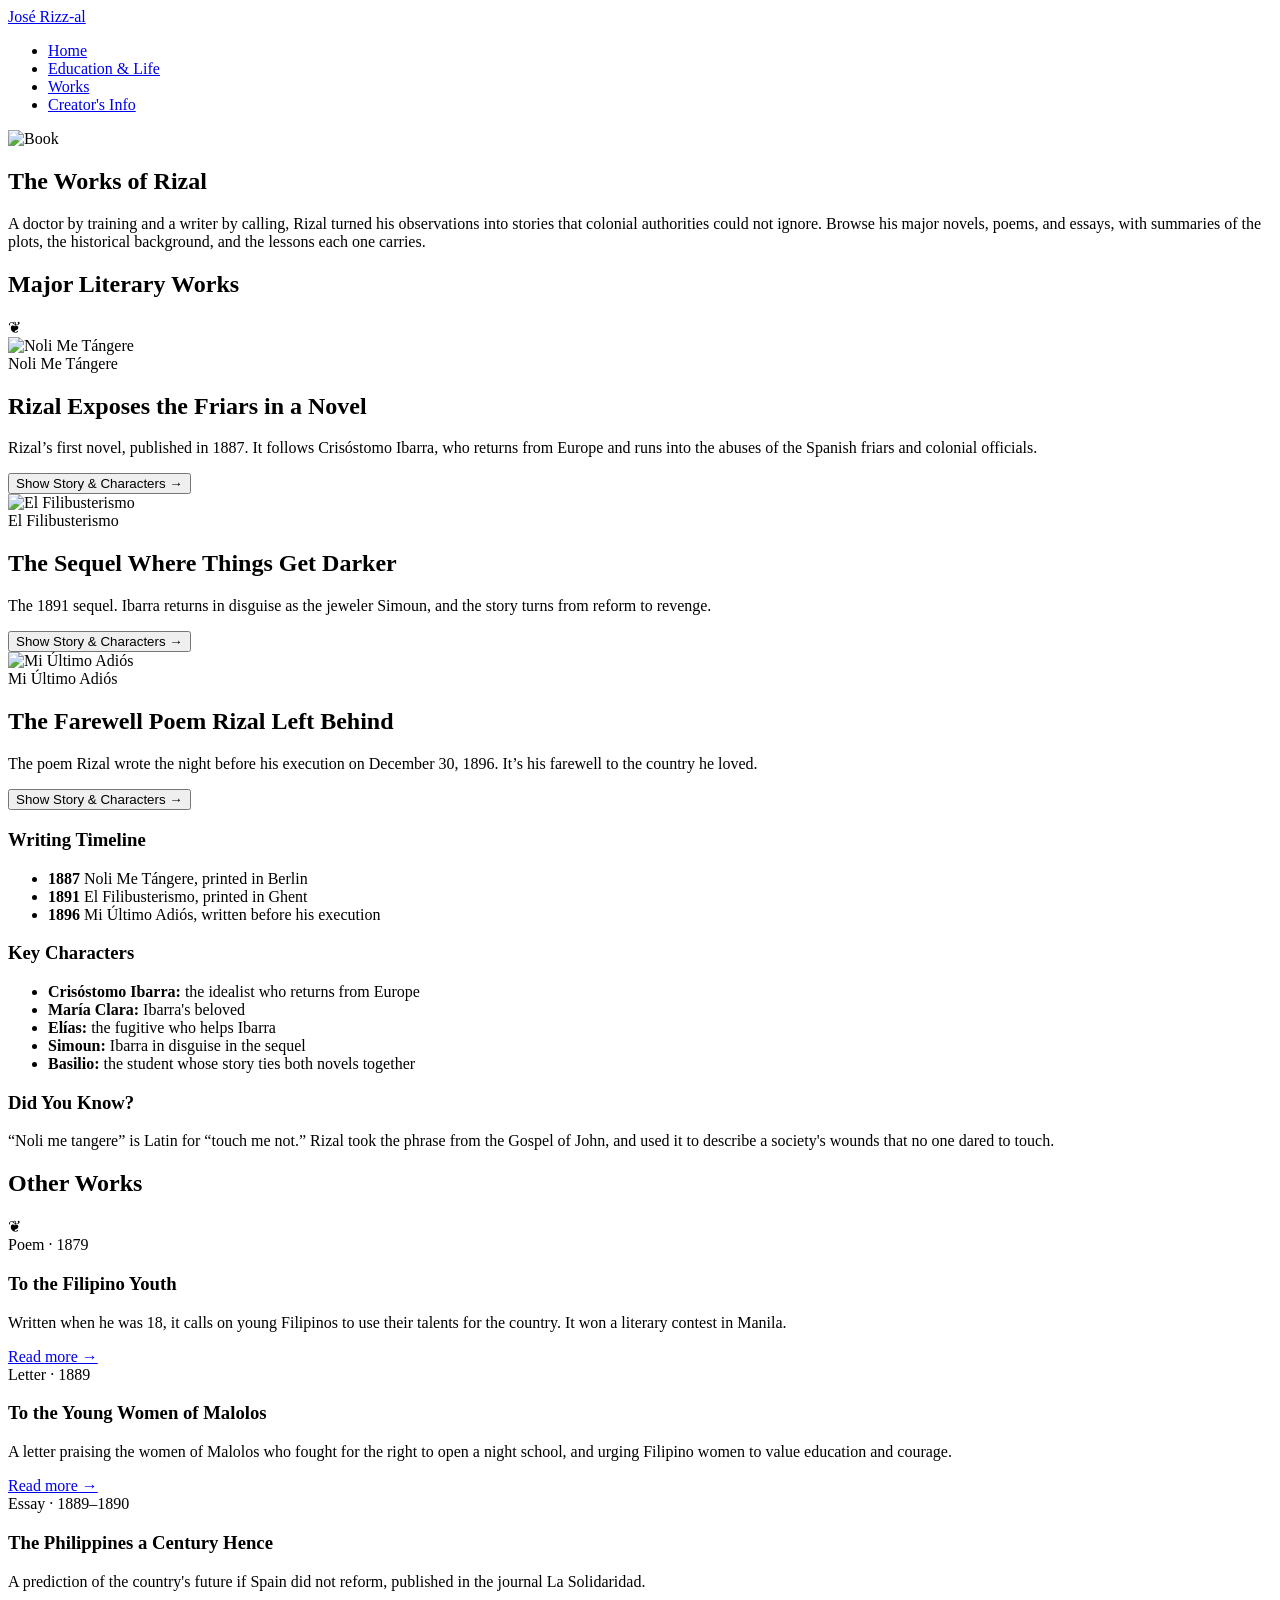
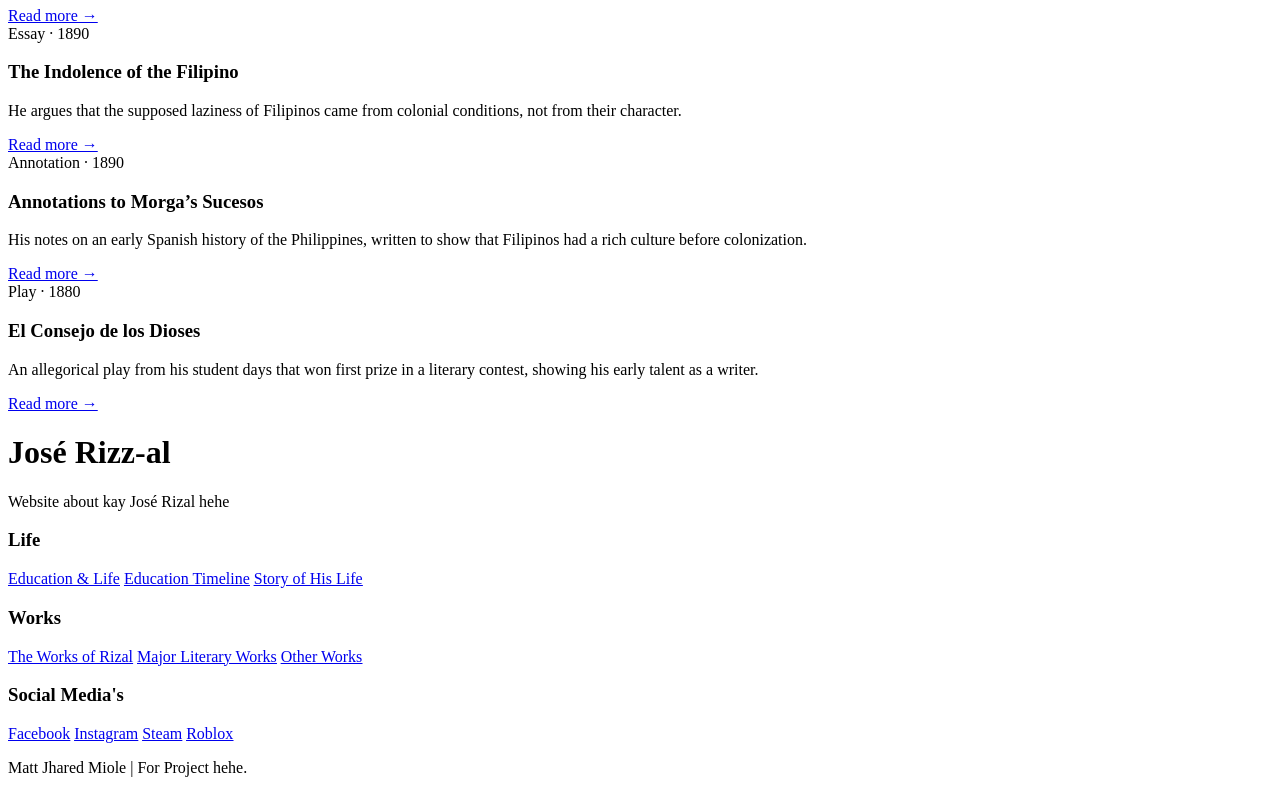
==== Works.html @ b2de1320 "Update Works.html" ====
<!DOCTYPE html>
<html lang="en">
<head>
    <meta charset="UTF-8">
    <meta name="viewport" content="width=device-width, initial-scale=1.0">
    <title>Life And Works of José Rizal</title>
    <link rel="icon" type="image/jpeg" href="/Images/Jose.png">

    <!-- LINKS -->
    <link rel="stylesheet" href="https://fonts.googleapis.com/css2?family=Cinzel:wght@600;700&family=Lora:ital,wght@0,400;0,600;1,400&family=Inter:wght@300;400;500&display=swap">
    <link rel="stylesheet" href="Body.css">
    <link rel="stylesheet" href="Home.css">
    <link rel="stylesheet" href="Footer.css">
    <link rel="stylesheet" href="life.css">
    <link rel="stylesheet" href="Works.css">
    <link rel="stylesheet" href="Info.css">

</head>
<body>

    <!-- sa taas bago mag hr -->
    <header>
        <div class="nav-cont">
            <a href="index.html" class="logo">
            <img src="/Images/rizz.jpg" alt="" class="logo-img">José Rizz-al</a>
            <ul class="nav-links">
                <li><a href="index.html">Home</a></li>
                <li><a href="Life.html">Education &amp; Life</a></li>
                <li><a href="Works.html" aria-current="page">Works</a></li>
                <li><a href="Info.html">Creator's Info</a></li>
            </ul>
        </div>
    </header>

    <section>
        <div class="inner">
            <img id="book" src="/Images/book-rizal.jpg" alt="Book" class="image-rizz-al">
            <div class="rizz-al-text">
                <h1>The Works of Rizal</h1>
                <p>A doctor by training and a writer by calling, Rizal turned his observations into stories that colonial authorities could not ignore. Browse his major novels, poems, and essays, with summaries of the plots, the historical background, and the lessons each one carries.</p>
            </div>
        </div>
    </section>

        <section class="baba">
        <h1 id="Major" class="major">Major Literary Works</h1>
        <div class="ornament" aria-hidden="true"><span>❦</span></div>

    <div class="main-cont">
    <main class="blog-posts">
    <article class="post-card post-card-image">
        <img src="/Images/Noli_Me_Tangere.jpg" alt="Noli Me Tángere" class="post-thumb">
        <div class="post-body">
            <div class="post-meta">Noli Me Tángere</div>
            <h2 class="post-title">Rizal Exposes the Friars in a Novel</h2>
            <p class="post-excerpt">Rizal’s first novel, published in 1887. It follows Crisóstomo Ibarra, who returns from Europe and runs into the abuses of the Spanish friars and colonial officials.</p>
            <button type="button" class="read-more toggle" aria-expanded="false" aria-controls="panel-noli">Show Story &amp; Characters →</button>
        </div>
        <div class="card-panel" id="panel-noli" hidden>
            <h3 class="panel-title">Background of the Story</h3>
            <p class="art-text">Rizal wrote Noli Me Tángere in Europe and had it printed in Berlin in 1887. The story is set in the fictional town of San Diego, where Crisóstomo Ibarra comes home after seven years abroad and wants to build a school. The friars and officials stand in his way, and the novel shows how abuse of power destroys one man’s hope for peaceful reform.</p>
            <h3 class="panel-title">Major Characters</h3>
        <dl class="char-list">
    <div class="char">
        <dt>Crisóstomo Ibarra<span>Main character</span></dt>
            <dd>A wealthy young Filipino who studied in Europe for seven years. He is idealistic and believes in education and peaceful reform. His father, Don Rafael, died in disgrace, and Ibarra spends the novel trying to build a school and clear his family’s name.</dd>
    </div>
    <div class="char">
        <dt>María Clara<span>Ibarra’s beloved</span></dt>
            <dd>The sweet and devoted daughter of Kapitan Tiago, and Ibarra’s fiancée. She is the model of the obedient young woman of her time, but she is forced to choose between love and the secret of her birth.</dd>
    </div>
    <div class="char">
        <dt>Elías<span>The fugitive</span></dt>
            <dd>A boatman and fugitive who saves Ibarra’s life twice. He believes in revolution for justice, while Ibarra believes in reform, and the two men’s talks show the two paths open to the country.</dd>
    </div>
    <div class="char">
        <dt>Padre Damaso<span>The arrogant friar</span></dt>
            <dd>A proud Franciscan who was once the parish priest of San Diego. He had a long grudge against Don Rafael Ibarra, and he stands for the abuse of power by the clergy.</dd>
    </div>
    <div class="char">
        <dt>Padre Salví<span>The scheming curate</span></dt>
            <dd>The soft-spoken friar who replaces Padre Damaso as curate of San Diego. He secretly desires María Clara and uses his power to set Ibarra up.</dd>
    </div>
    <div class="char">
        <dt>Sisa<span>A mother who loses everything</span></dt>
            <dd>A poor and loving mother of Basilio and Crispin. She is driven mad after her sons are taken from her, and her story shows the suffering of ordinary people.</dd>
    </div>
    <div class="char">
        <dt>Basilio and Crispin<span>Sisa’s sons</span></dt>
            <dd>Two young brothers who work as sacristans. Crispin is falsely accused of stealing, and Basilio’s story continues into El Filibusterismo.</dd>
    </div>
    <div class="char">
        <dt>Pilósopo Tasyo<span>The wise old man</span></dt>
            <dd>A thoughtful elder whom the town calls crazy because his ideas are ahead of his time. He gives Ibarra advice and warns him about the danger he is in.</dd>
    </div>
    <div class="char">
        <dt>Kapitan Tiago<span>The wealthy cabeza</span></dt>
            <dd>A rich man who stays close to the friars and the Spanish officials to protect his money and position, and the legal father of María Clara.</dd>
    </div>
    <div class="char">
        <dt>Doña Victorina<span>The social climber</span></dt>
            <dd>A Filipina who pretends to be Spanish and looks down on her own people. Rizal uses her to make fun of those who copy the colonizers.</dd>
    </div>
    </dl>

    </div>
        </article>

    <article class="post-card post-card-image">
        <img src="/Images/El_Filibusterismo_facsimilie_cover.jpg" alt="El Filibusterismo" class="post-thumb">
        <div class="post-body">
            <div class="post-meta">El Filibusterismo</div>
            <h2 class="post-title">The Sequel Where Things Get Darker</h2>
            <p class="post-excerpt">The 1891 sequel. Ibarra returns in disguise as the jeweler Simoun, and the story turns from reform to revenge.</p>
            <button type="button" class="read-more toggle" aria-expanded="false" aria-controls="panel-elfili">Show Story &amp; Characters →</button>
        </div>
        <div class="card-panel" id="panel-elfili" hidden>
            <h3 class="panel-title">Background of the Story</h3>
            <p class="art-text">El Filibusterismo takes place about thirteen years after Noli Me Tángere and was printed in Ghent in 1891. Simoun, a rich and feared jeweler, is really Ibarra in disguise, and he has come back for revenge on the system that ruined him. Meanwhile, Basilio is now a medical student and a group of students fights for a school that teaches Spanish. The novel asks whether violence can fix an unjust society.</p>
            <h3 class="panel-title">Major Characters</h3>
                <dl class="char-list">
        <div class="char">
            <dt>Simoun<span>The jeweler</span></dt>
                <dd>Ibarra in disguise. He is rich, feared, and bitter, and he uses his wealth to push the colonial government into abuses so the people will finally revolt. His plan shows how hatred can twist an idealist.</dd>
        </div>
        <div class="char">
            <dt>Basilio<span>The medical student</span></dt>
                <dd>Sisa’s son, now a hardworking student near the end of his medical course. He wants to finish his studies and stay out of politics, but injustice keeps pulling him in.</dd>
        </div>
        <div class="char">
            <dt>Isagani<span>The poet</span></dt>
                <dd>A passionate student and Paulita’s sweetheart. He is the idealist of the new generation, and he believes in the cause but not in violence.</dd>
        </div>
        <div class="char">
            <dt>Padre Florentino<span>The wise priest</span></dt>
                <dd>Isagani’s uncle and a good and thoughtful priest. He represents faith and conscience, and Simoun spends his last hours with him.</dd>
        </div>
        <div class="char">
            <dt>Kabesang Tales<span>The farmer who loses everything</span></dt>
                <dd>A farmer who loses his land to the friars and his daughter to their schemes. He later joins the outlaws, and his story shows how injustice pushes ordinary people to extremes.</dd>
        </div>
        <div class="char">
            <dt>Juli<span>Basilio’s sweetheart</span></dt>
                <dd>Kabesang Tales’s daughter. She works to free her father and is put in a terrible position by the friars, which becomes one of the most tragic parts of the novel.</dd>
        </div>
        <div class="char">
            <dt>Padre Camorra<span>The abusive friar</span></dt>
                <dd>A friar who abuses his position. He stands for the corrupt clergy that Rizal criticizes.</dd>
        </div>
        <div class="char">
            <dt>Don Custodio<span>The lazy official</span></dt>
                <dd>A government adviser who makes decisions based on his own convenience. Rizal uses him to show how weak and corrupt the officials were.</dd>
        </div>
        <div class="char">
            <dt>Paulita Gómez<span>Isagani’s sweetheart</span></dt>
                <dd>A pretty and wealthy girl who in the end chooses to marry Juanito Pelaez.</dd>
        </div>
        <div class="char">
            <dt>Juanito Pelaez<span>The social climber</span></dt>
                <dd>A student who flatters the teachers and the friars to get ahead, and who marries Paulita.</dd>
        </div>
        </dl>

        </div>
    </article>

    <article class="post-card post-card-image">
        <img src="/Images/Mi Último Adiós.jpg" alt="Mi Último Adiós" class="post-thumb">
        <div class="post-body">
            <div class="post-meta">Mi Último Adiós</div>
            <h2 class="post-title">The Farewell Poem Rizal Left Behind</h2>
            <p class="post-excerpt">The poem Rizal wrote the night before his execution on December 30, 1896. It’s his farewell to the country he loved.</p>
            <button type="button" class="read-more toggle" aria-expanded="false" aria-controls="panel-adios">Show Story &amp; Characters →</button>
        </div>
        <div class="card-panel" id="panel-adios" hidden>
<h3 class="panel-title">Background of the Story</h3>
<p class="art-text">Rizal wrote Mi Último Adiós in Fort Santiago in his last hours, before he was shot at Bagumbayan on December 30, 1896. The poem is in Spanish, with fourteen stanzas of five lines each, and it had no title until after his death. The story passed down says he hid it inside an alcohol stove and gave it to his sister Trinidad.</p>
<h3 class="panel-title">Who Speaks in the Poem</h3>

        <div class="poem-note">
            <p>Mi Último Adiós is a poem, so it has no characters like the two novels. The speaker is Rizal himself, and he is speaking to the Philippines, which he calls his adored homeland and the “Pearl of the Orient Sea.” He also speaks to his parents, his friends, and the people he loves.</p>
        </div>

<dl class="char-list">
<div class="char">
<dt>The speaker<span>Rizal himself</span></dt>
<dd>A man who has accepted that he will die and wants to say goodbye. He is calm, not angry, and says he gives his life gladly for his country.</dd>
</div>
<div class="char">
<dt>The homeland<span>Whom the poem is addressed to</span></dt>
<dd>The Philippines, which he calls his beloved homeland. The whole poem is a farewell and a promise of love to the country.</dd>
</div>
<div class="char">
<dt>Family and friends<span>The people he leaves behind</span></dt>
<dd>He speaks to his parents, his friends, and the people he loved. These lines show the human side of his sacrifice.</dd>
</div>
<div class="char">
<dt>Those who fall in the struggle<span>The fallen</span></dt>
<dd>He mentions those who died fighting for freedom, and says he joins them, which makes his death part of something larger than himself.</dd>
</div>
</dl>

        </div>
    </article>

</main>
<aside class="sidebar">

    <div class="widget">
        <h3>Writing Timeline</h3>
        <ul class="mini-timeline">
            <li><b>1887</b> Noli Me Tángere, printed in Berlin</li>
            <li><b>1891</b> El Filibusterismo, printed in Ghent</li>
            <li><b>1896</b> Mi Último Adiós, written before his execution</li>
        </ul>
    </div>

    <div class="widget">
        <h3>Key Characters</h3>
        <ul class="three">
            <li><b>Crisóstomo Ibarra:</b> the idealist who returns from Europe</li>
            <li><b>María Clara:</b> Ibarra's beloved</li>
            <li><b>Elías:</b> the fugitive who helps Ibarra</li>
            <li><b>Simoun:</b> Ibarra in disguise in the sequel</li>
            <li><b>Basilio:</b> the student whose story ties both novels together</li>
        </ul>
    </div>

    <div class="widget fact-widget">
        <h3>Did You Know?</h3>
        <p>“Noli me tangere” is Latin for “touch me not.” Rizal took the phrase from the Gospel of John, and used it to describe a society's wounds that no one dared to touch.</p>
    </div>
    <div class="other-works" id="other-works">
</div>
</aside>
</div>
    </section>

    <div class="other-works" id="Other-Works">
<h2 class="other-title">Other Works</h2>
<div class="ornament" aria-hidden="true"><span>❦</span></div>

<div class="other-grid">

    <article class="mini-card">
    <span class="mini-type">Poem · 1879</span>
    <h3>To the Filipino Youth</h3>
    <p>Written when he was 18, it calls on young Filipinos to use their talents for the country. It won a literary contest in Manila.</p>
    <a href="https://allpoetry.com/To-the-Philippine-Youth-" class="read-more">Read more →</a>
    </article>

    <article class="mini-card">
    <span class="mini-type">Letter · 1889</span>
    <h3>To the Young Women of Malolos</h3>
    <p>A letter praising the women of Malolos who fought for the right to open a night school, and urging Filipino women to value education and courage.</p>
    <a href="https://www.oocities.org/mcc_joserizal/work_malolos.html" class="read-more">Read more →</a>
    </article>

    <article class="mini-card">
    <span class="mini-type">Essay · 1889–1890</span>
    <h3>The Philippines a Century Hence</h3>
    <p>A prediction of the country's future if Spain did not reform, published in the journal La Solidaridad.</p>
    <a href="https://www.gutenberg.org/files/35899/35899-h/35899-h.htm" class="read-more">Read more →</a>
    </article>

    <article class="mini-card">
    <span class="mini-type">Essay · 1890</span>
    <h3>The Indolence of the Filipino</h3>
    <p>He argues that the supposed laziness of Filipinos came from colonial conditions, not from their character.</p>
    <a href="https://www.gutenberg.org/ebooks/6885" class="read-more">Read more →</a>
    </article>

    <article class="mini-card">
    <span class="mini-type">Annotation · 1890</span>
    <h3>Annotations to Morga’s Sucesos</h3>
    <p>His notes on an early Spanish history of the Philippines, written to show that Filipinos had a rich culture before colonization.</p>
    <a href="https://sirmykel.wordpress.com/wp-content/uploads/2016/07/jose-rizal-annotations-to-morgas-sucesos.pdf" class="read-more">Read more →</a>
    </article>

    <article class="mini-card">
    <span class="mini-type">Play · 1880</span>
    <h3>El Consejo de los Dioses</h3>
    <p>An allegorical play from his student days that won first prize in a literary contest, showing his early talent as a writer.</p>
    <a href="https://en.wikipedia.org/wiki/El_Consejo_de_los_Dioses" class="read-more">Read more →</a>
    </article>

</div>
</div>
<footer class="footer">
    <div class="footer-2">
    <div class="feet">
    <h1 class="jose-feet">José Rizz-al</h1>
    <p>Website about kay José Rizal hehe</p>
    </div>

    <nav class="feets" aria-label="Life">
    <h3 class="feets-h3">Life</h3>
    <a class="foot-text" href="Life.html"><ins>Education &amp; Life</ins></a>
    <a class="foot-text" href="Life.html#education"><ins>Education Timeline</ins></a>
    <a class="foot-text" href="Life.html#Story"><ins>Story of His Life</ins></a>
    </nav>

    <nav class="feets" aria-label="Works">
    <h3 class="feets-h3">Works</h3>
    <a class="foot-text" href="Works.html"><ins>The Works of Rizal</ins></a>
    <a class="foot-text" href="Works.html#Major"><ins>Major Literary Works</ins></a>
    <a class="foot-text" href="Works.html#Other-Works"><ins>Other Works</ins></a>
    </nav>

    <nav class="feets" aria-label="Legacy">
    <h3 class="feets-h3">Social Media's</h3>
    <a class="foot-text" href="https://www.facebook.com/profile.php?id=61595543087887"><ins>Facebook</ins></a>
    <a class="foot-text" href="https://www.instagram.com/mattojheredo/"><ins>Instagram</ins></a>
    <a class="foot-text" href="https://steamcommunity.com/profiles/76561198872829556/"><ins>Steam</ins></a>
    <a class="foot-text" href="https://www.roblox.com/users/119009654/profile"><ins>Roblox</ins></a>
    </nav>
</div>

<div class="baba-foot">
    <p>Matt Jhared Miole | For Project hehe.</p>
</div>
</footer>

<script>
    document.querySelectorAll('.toggle').forEach(function (btn) {
        btn.addEventListener('click', function () {
            var panel = document.getElementById(btn.getAttribute('aria-controls'));
            var open = btn.getAttribute('aria-expanded') === 'true';
            btn.setAttribute('aria-expanded', String(!open));
            panel.hidden = open;
            btn.textContent = open ? 'Read Full Article →' : 'Show Less ↑';
        });
    });
</script>
</body>
</html>
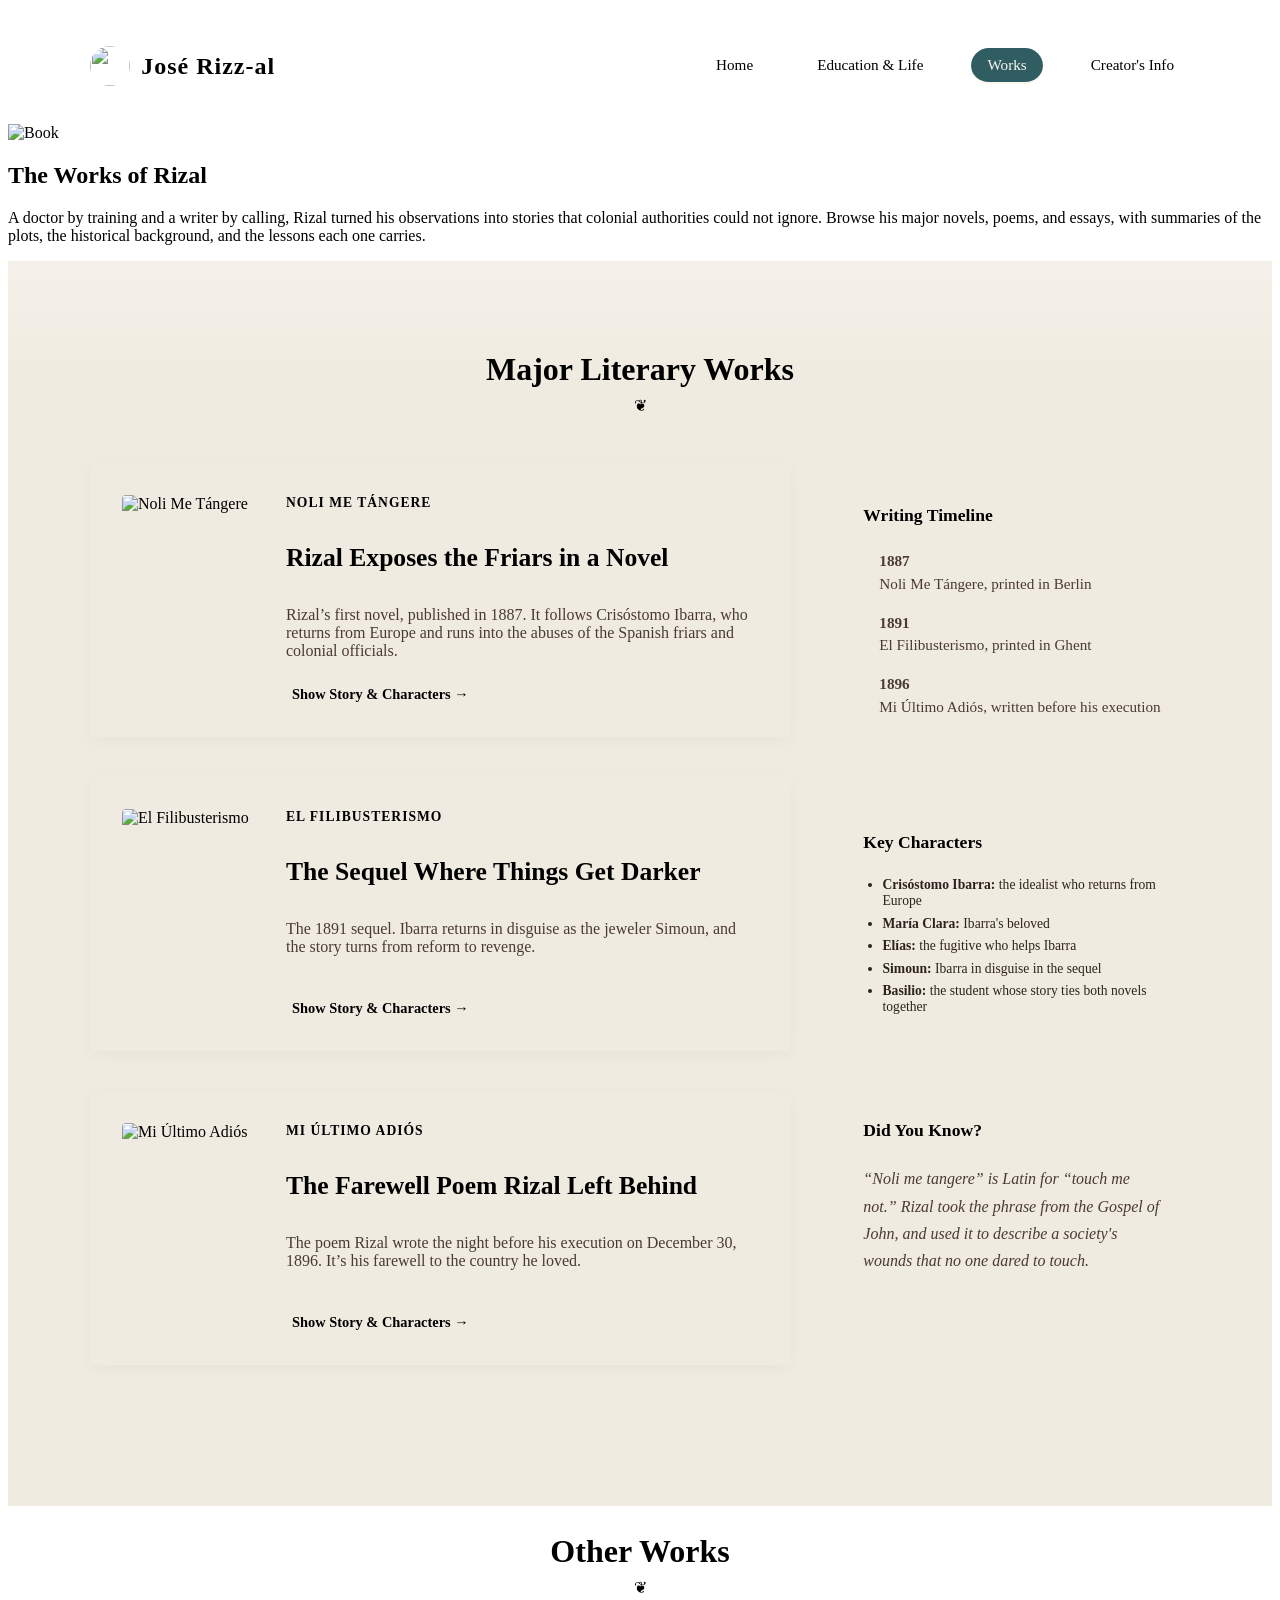
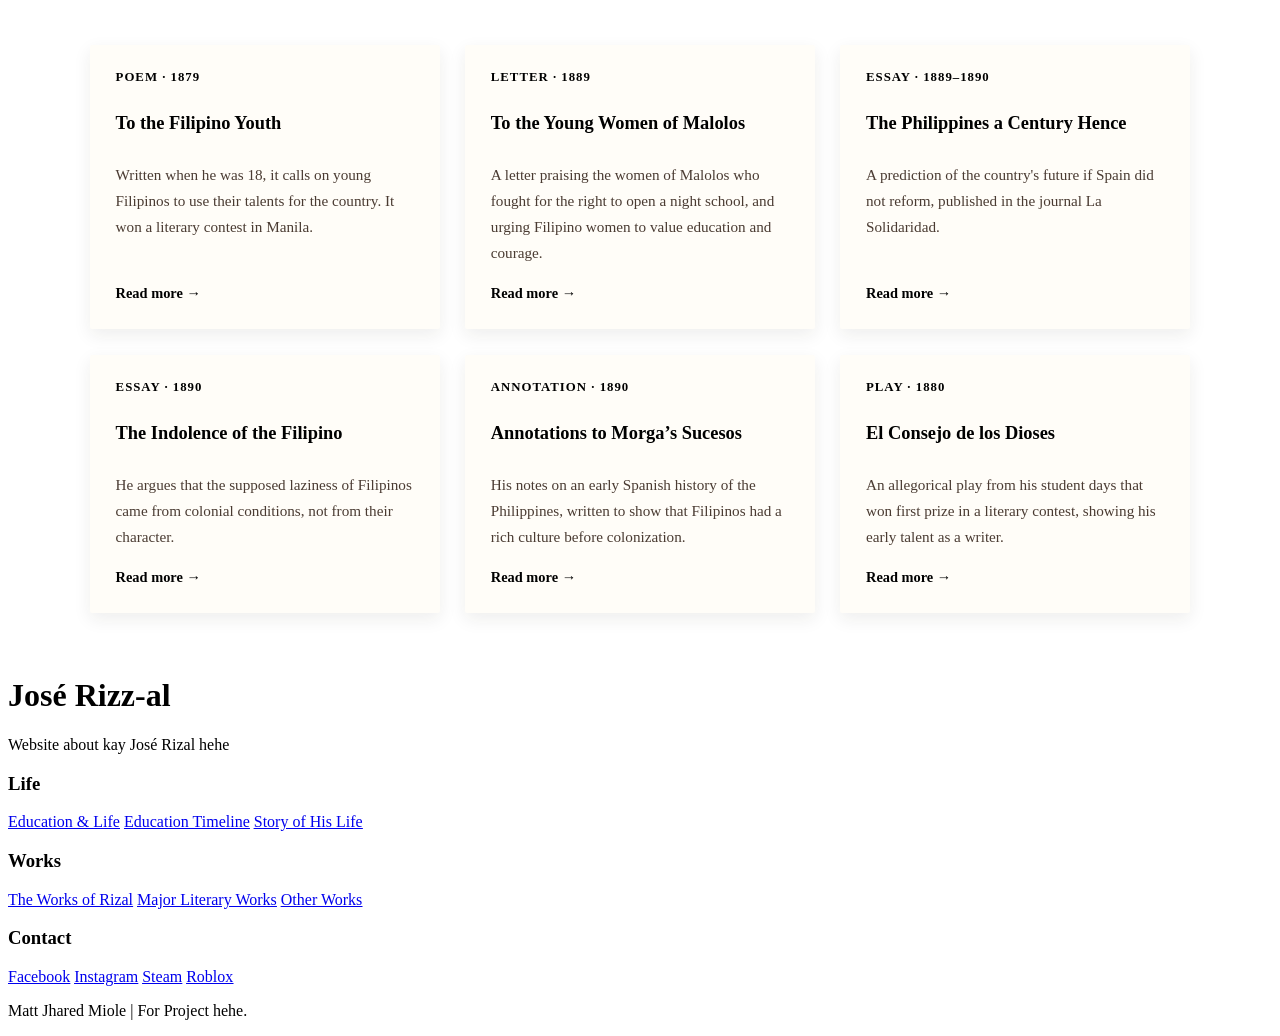
==== commit 4f184cd6: "Update Works.html" ====
--- a/Works.html
+++ b/Works.html
@@ -308,7 +308,7 @@
     </nav>
 
     <nav class="feets" aria-label="Legacy">
-    <h3 class="feets-h3">Social Media's</h3>
+    <h3 class="feets-h3">Contact</h3>
     <a class="foot-text" href="https://www.facebook.com/profile.php?id=61595543087887"><ins>Facebook</ins></a>
     <a class="foot-text" href="https://www.instagram.com/mattojheredo/"><ins>Instagram</ins></a>
     <a class="foot-text" href="https://steamcommunity.com/profiles/76561198872829556/"><ins>Steam</ins></a>
--- a/Home.css
+++ b/Home.css
@@ -0,0 +1,408 @@
+    .nav-cont {
+        max-width: 1100px;
+        margin: 0 auto;
+        padding: 1.5rem 2rem;
+        display: flex;
+        justify-content: space-between;
+        align-items: center;
+    }
+
+    .logo {
+        font-family: 'Cinzel', serif;
+        font-size: 1.5rem;
+        font-weight: 700;
+        color: var(--text-sepia);
+        letter-spacing: 1px;
+        text-decoration: none;
+        display: inline-flex;
+        align-items: center;
+        gap: 0.7rem;
+    }
+
+    .logo-img {
+    width: 40px;
+    height: 40px;
+    border-radius: 50%;
+    object-fit: cover;
+    object-position: top;
+    border: 2px solid var(--accent-gold);
+    }
+
+    .nav-links {
+        display: flex;
+        gap: 2rem;
+        list-style: none;
+    }
+
+    .nav-links a {
+        text-decoration: none;
+        color: var(--text-sepia);
+        font-weight: 500;
+        font-size: 0.95rem;
+        transition: color 0.2s;
+        border-radius: 999px;
+        border-bottom: 2px solid transparent;
+        transition: background 0.2s, color 0.2s, border-color 0.2s;
+        display:block;
+        padding: 0.5rem 1rem;
+
+    }
+
+    .nav-links a:hover {
+        color: var(--accent-gold);
+    }
+
+    .nav-links a[aria-current="page"] {
+    background: #2F5D62;
+    color: #F9F6F0;
+    border-bottom-color: var(--accent-gold);
+    }
+
+    .nav-links a[aria-current="page"]:hover {
+    color: var(--bg-parchment);
+    }
+
+    .Jose-RIzal {
+        max-width: 900px;
+        margin: 4rem auto;
+        text-align: center;
+        padding: 0 2rem;
+    }
+
+    .Jose-RIzal h1 {
+        font-family: 'Cinzel', serif;
+        font-size: 3rem;
+        margin-bottom: 1rem;
+        color: var(--text-sepia);
+    }
+
+    .Jose-RIzal p {
+        font-family: 'Lora', serif;
+        font-style: italic;
+        font-size: 1.25rem;
+        color: #5A4A42;
+        max-width: 700px;
+        margin: 0 auto 2rem auto;
+    }
+
+    .handsome {
+        display: block;
+        width: 200px;
+        aspect-ratio: 1 / 1;
+        object-fit: cover;
+        object-position: top;
+        border-radius: 60%;
+        border: 3px solid var(--accent-gold);
+        margin: 0 auto;
+        margin-bottom: 30px;
+    }
+    .Jose-RIzal desc {
+        font-family: 'Inter', sans-serif;
+        font-style: normal;
+        font-size: 1rem;
+        color: #4A3B32;
+        max-width: 600px;
+        margin: 2rem auto 0 auto;
+        line-height: 1.8;
+    }
+
+    .main-cont {
+        max-width: 1100px;
+        margin: 0 auto 4rem auto;
+        padding: 0 2rem;
+        display: grid;
+        grid-template-columns: 2fr 1fr;
+        gap: 3rem;
+        align-items: start;
+        
+    }
+
+    @media (max-width: 768px) {
+        .main-cont { grid-template-columns: 1fr; }
+    }
+
+    .blog-posts {
+        display: flex;
+        flex-direction: column;
+        gap: 2.5rem;
+    }
+
+    .post-card {
+        background: var(--card-bg);
+        padding: 2rem;
+        border-radius: 4px;
+        box-shadow: 0 4px 15px rgba(44, 34, 30, 0.03);
+        transition: transform 0.2s;
+        border: 1px solid var(--accent-gold);
+    outline: 1px solid var(--border-subtle);
+    }
+
+    .post-card:hover {
+        transform: translateY(-3px);
+    }
+
+    .post-card-image {
+        display: flex;
+        gap: 1.5rem;
+        align-items: stretch;
+    }
+
+    .post-thumb {
+        width: 140px;
+        aspect-ratio: 2 / 3;
+        object-fit: cover;
+        border-radius: 4px;
+        flex-shrink: 0;
+        background: var(--border-subtle);
+    }
+
+        .post-body {
+        flex: 1;
+        display: flex;
+        flex-direction: column;
+        align-items: flex-start;
+        }
+
+    .post-body .read-more {
+        margin-top: auto;
+    }
+
+    @media (max-width: 600px) {
+        .post-card-image {
+        flex-direction: column;
+    }
+
+    .post-thumb {
+        width: 100%;
+        aspect-ratio: 16 / 9;
+        }
+    }
+
+    .post-meta {
+        font-size: 0.85rem;
+        text-transform: uppercase;
+        letter-spacing: 1px;
+        color: var(--accent-gold);
+        margin-bottom: 0.5rem;
+        font-weight: 600;
+    }
+
+    .post-title {
+        font-family: 'Cinzel', serif;
+        font-size: 1.6rem;
+        margin-bottom: 1rem;
+        line-height: 1.3;
+    }
+
+    .post-title a {
+        text-decoration: none;
+        color: var(--text-sepia);
+    }
+
+    .post-title a:hover {
+        color: var(--accent-blue);
+    }
+
+    .post-excerpt {
+        font-family: 'Lora', serif;
+        color: #4A3B32;
+        margin-bottom: 1.5rem;
+    }
+
+    .read-more {
+        text-decoration: none;
+        font-weight: 600;
+        font-size: 0.9rem;
+        color: var(--accent-blue);
+        border-bottom: 1px solid var(--accent-blue);
+        padding-bottom: 2px;
+    }
+
+    .sidebar {
+        display: flex;
+        flex-direction: column;
+        gap: 2rem;
+    }
+
+    .widget,
+    .trio-trio-tro {
+        background: var(--card-bg);
+        border: 1px solid var(--border-subtle);
+        padding: 1.5rem;
+        border-radius: 4px;
+    }
+
+    .widget h3,
+    .trio-trio-tro h3 {
+        font-family: 'Cinzel', serif;
+        font-size: 1.1rem;
+        margin-bottom: 1rem;
+        border-bottom: 1px solid var(--border-subtle);
+        padding-bottom: 0.5rem;
+    }
+
+    .timeline-slider {
+        width: 100%;
+        margin: 1rem 0;
+        accent-color: var(--accent-gold);
+    }
+
+    .timeline-year {
+        font-family: 'Cinzel', serif;
+        font-weight: bold;
+        font-size: 1.2rem;
+        color: var(--accent-gold);
+        margin-bottom: 0.5rem;
+    }
+
+    .timeline-desc {
+        font-size: 0.95rem;
+        color: #4A3B32;
+        min-height: 60px;
+    }
+
+    .timeline-ni-rizz-al {
+        font-size: 0.85rem;
+        color: #666;
+        margin-bottom: 0.5rem;
+    }
+
+    .three {
+        font-size: 0.85rem;
+        color: #2C221E;
+        margin-bottom: 0.5rem;
+        padding-left: 1.2rem;
+    }
+
+    .three li {
+        margin-bottom: 0.4rem;
+    }
+
+    .more-works-rizz-al {
+        text-decoration: none;
+        color: var(--accent-blue);
+        transition: color 0.2s;
+    }
+
+    .more-works-rizz-al:hover {
+        color: var(--accent-gold);
+    }
+
+    .major {
+        text-align: center;
+        font-family: 'Cinzel', serif;
+        font-size: 2rem;
+        color: var(--text-sepia);
+        margin-bottom: 0.5rem;
+    }
+
+    .baba {
+        background: linear-gradient(to bottom, #f5f1ea 0%, #f0ebe0 120px);
+        border-top: none;
+        padding: 4rem 0 2rem;
+        }
+
+    .ornament {
+        display: flex;
+        align-items: center;
+        gap: 16px;
+        max-width: 260px;
+        margin: 0 auto 3rem;
+        color: var(--accent-gold);
+    }
+
+    .ornament::before,
+    .ornament::after {
+        content: "";
+        flex: 1;
+        height: 1px;
+        background: var(--accent-gold);
+    }
+
+    .major2 {
+        text-align: center;
+        font-family: 'Cinzel', serif;
+        font-size: 2rem;
+        color: var(--text-sepia);
+        margin-bottom: 0.5rem;
+        margin-top: 4rem;
+    }
+
+    .ornament2 {
+        display: flex;
+        align-items: center;
+        gap: 16px;
+        max-width: 260px;
+        margin: 0 auto 3rem;
+        color: var(--accent-gold);
+    }
+
+    .ornament2::before,
+    .ornament2::after {
+        content: "";
+        flex: 1;
+        height: 1px;
+        background: var(--accent-gold);
+    }
+
+
+/* EXPLORE THE BLOG CARDS */
+
+.hub {
+    display: flex;
+    flex-direction: column;
+    gap: 1.5rem;
+}
+
+.hub-card {
+    display: flex;
+    flex-direction: column;
+    text-decoration: none;
+    color: var(--text-sepia);
+    background: var(--card-bg);
+    border-radius: 4px;
+    padding: 2rem;
+    box-shadow: 0 4px 12px rgba(44, 34, 30, 0.05);
+    transition: transform 0.2s, box-shadow 0.2s;
+    border: 1px solid var(--accent-gold);
+    outline: 1px solid var(--border-subtle);
+}
+
+.hub-card:hover {
+    transform: translateY(-4px);
+    box-shadow: 0 8px 20px rgba(44, 34, 30, 0.12);
+}
+
+.hub-label {
+    font-size: 0.8rem;
+    text-transform: uppercase;
+    letter-spacing: 2px;
+    font-weight: 600;
+    color: var(--accent-gold);
+    margin-bottom: 0.7rem;
+}
+
+.hub-card h2 {
+    font-family: 'Cinzel', serif;
+    font-size: 1.4rem;
+    color: var(--text-sepia);
+    margin-bottom: 0.8rem;
+}
+
+.hub-card p {
+    font-family: 'Lora', serif;
+    font-size: 0.95rem;
+    line-height: 1.7;
+    color: #4A3B32;
+    margin-bottom: 1.2rem;
+}
+
+.hub-card .read-more {
+    align-self: flex-start;
+    margin-top: auto;
+}
+
+.hub-card:hover .read-more {
+    color: var(--accent-gold);
+    border-color: var(--accent-gold);
+}
--- a/Works.css
+++ b/Works.css
@@ -0,0 +1,214 @@
+.sidebar {
+    position: sticky;
+    top: 110px;
+}
+
+.mini-timeline {
+    list-style: none;
+    border-left: 2px solid var(--accent-gold);
+    padding-left: 1rem;
+}
+
+.mini-timeline li {
+    position: relative;
+    margin-bottom: 1rem;
+    font-size: 0.95rem;
+    line-height: 1.5;
+    color: #4A3B32;
+}
+
+.mini-timeline li::before {
+    content: "";
+    position: absolute;
+    left: -1.5rem;
+    top: 0.4rem;
+    width: 10px;
+    height: 10px;
+    border-radius: 50%;
+    background: var(--accent-gold);
+}
+
+.mini-timeline b {
+    display: block;
+    font-family: 'Cinzel', serif;
+    color: var(--accent-gold);
+}
+
+.fact-widget p {
+    font-family: 'Lora', serif;
+    font-style: italic;
+    line-height: 1.7;
+    color: #4A3B32;
+}
+
+@media (max-width: 768px) {
+    .sidebar { position: static; }
+}
+
+.other-works {
+    max-width: 1100px;
+    margin: 0 auto 4rem;
+    padding: 0 2rem;
+}
+
+.other-title {
+    text-align: center;
+    font-family: 'Cinzel', serif;
+    font-size: 2rem;
+    color: var(--text-sepia);
+    margin-bottom: 0.5rem;
+}
+
+.other-grid {
+    display: grid;
+    grid-template-columns: repeat(3, 1fr);
+    gap: 1.6rem;
+}
+
+.mini-card {
+    display: flex;
+    flex-direction: column;
+    background: #fffdf8;
+    border: 1px solid var(--accent-gold);
+    outline: 1px solid var(--border-subtle);
+    outline-offset: -7px;
+    border-radius: 2px;
+    padding: 1.6rem;
+    box-shadow: 0 6px 18px rgba(44, 34, 30, 0.08);
+    transition: transform 0.2s, box-shadow 0.2s;
+}
+
+.mini-card:hover {
+    transform: translateY(-4px);
+    box-shadow: 0 10px 24px rgba(44, 34, 30, 0.14);
+}
+
+.mini-type {
+    font-size: 0.8rem;
+    text-transform: uppercase;
+    letter-spacing: 1px;
+    font-weight: 600;
+    color: var(--accent-gold);
+    margin-bottom: 0.5rem;
+}
+
+.mini-card h3 {
+    font-family: 'Cinzel', serif;
+    font-size: 1.15rem;
+    line-height: 1.3;
+    color: var(--text-sepia);
+    margin-bottom: 0.7rem;
+}
+
+.mini-card p {
+    font-family: 'Lora', serif;
+    font-size: 0.95rem;
+    line-height: 1.7;
+    color: #4A3B32;
+    margin-bottom: 1.2rem;
+}
+
+.mini-card .read-more {
+    margin-top: auto;
+    align-self: flex-start;
+}
+
+@media (max-width: 900px) {
+    .other-grid { grid-template-columns: repeat(2, 1fr); }
+}
+@media (max-width: 600px) {
+    .other-grid { grid-template-columns: 1fr; }
+}
+
+/* EXPAND po */
+
+.post-card-image { flex-wrap: wrap; }
+.post-body { min-width: 0; }
+
+button.read-more {
+    background: none;
+    border: 0;
+    border-bottom: 1px solid var(--accent-blue);
+    font-family: inherit;
+    cursor: pointer;
+}
+
+button.read-more:hover { color: var(--accent-gold); border-color: var(--accent-gold); }
+
+.card-panel {
+    flex: 0 0 100%;
+    margin-top: 1rem;
+    padding-top: 1.4rem;
+    border-top: 1px solid var(--border-subtle);
+}
+
+.card-panel[hidden] { display: none; }
+
+.panel-title {
+    font-family: 'Cinzel', serif;
+    font-size: 1.3rem;
+    color: var(--text-sepia);
+    margin-bottom: 0.6rem;
+}
+
+.card-panel .panel-title:not(:first-child) { margin-top: 2rem; margin-bottom: 0.2rem; }
+
+.art-text {
+    font-family: 'Lora', serif;
+    font-size: 1.02rem;
+    line-height: 1.9;
+    color: #4A3B32;
+    max-width: 62ch;
+}
+
+.char-list {
+    display: grid;
+    grid-template-columns: repeat(2, 1fr);
+    gap: 0 2.2rem;
+}
+
+.char {
+    padding: 1rem 0;
+    border-bottom: 1px solid var(--border-subtle);
+}
+
+.char dt {
+    font-family: 'Cinzel', serif;
+    font-size: 1.05rem;
+    font-weight: 700;
+    color: var(--text-sepia);
+}
+
+.char dt span {
+    display: block;
+    font-family: 'Inter', sans-serif;
+    font-size: 0.8rem;
+    font-weight: 500;
+    color: var(--accent-gold);
+    margin-top: 0.1rem;
+}
+
+.char dd {
+    font-family: 'Lora', serif;
+    font-size: 0.93rem;
+    line-height: 1.7;
+    color: #4A3B32;
+    margin-top: 0.4rem;
+}
+
+.poem-note {
+    border-left: 3px solid var(--accent-gold);
+    padding: 0.2rem 0 0.2rem 1.2rem;
+    margin: 0.8rem 0 0.6rem;
+}
+
+.poem-note p {
+    font-family: 'Lora', serif;
+    font-size: 1rem;
+    line-height: 1.85;
+    color: #4A3B32;
+}
+
+@media (max-width: 700px) {
+    .char-list { grid-template-columns: 1fr; }
+}
